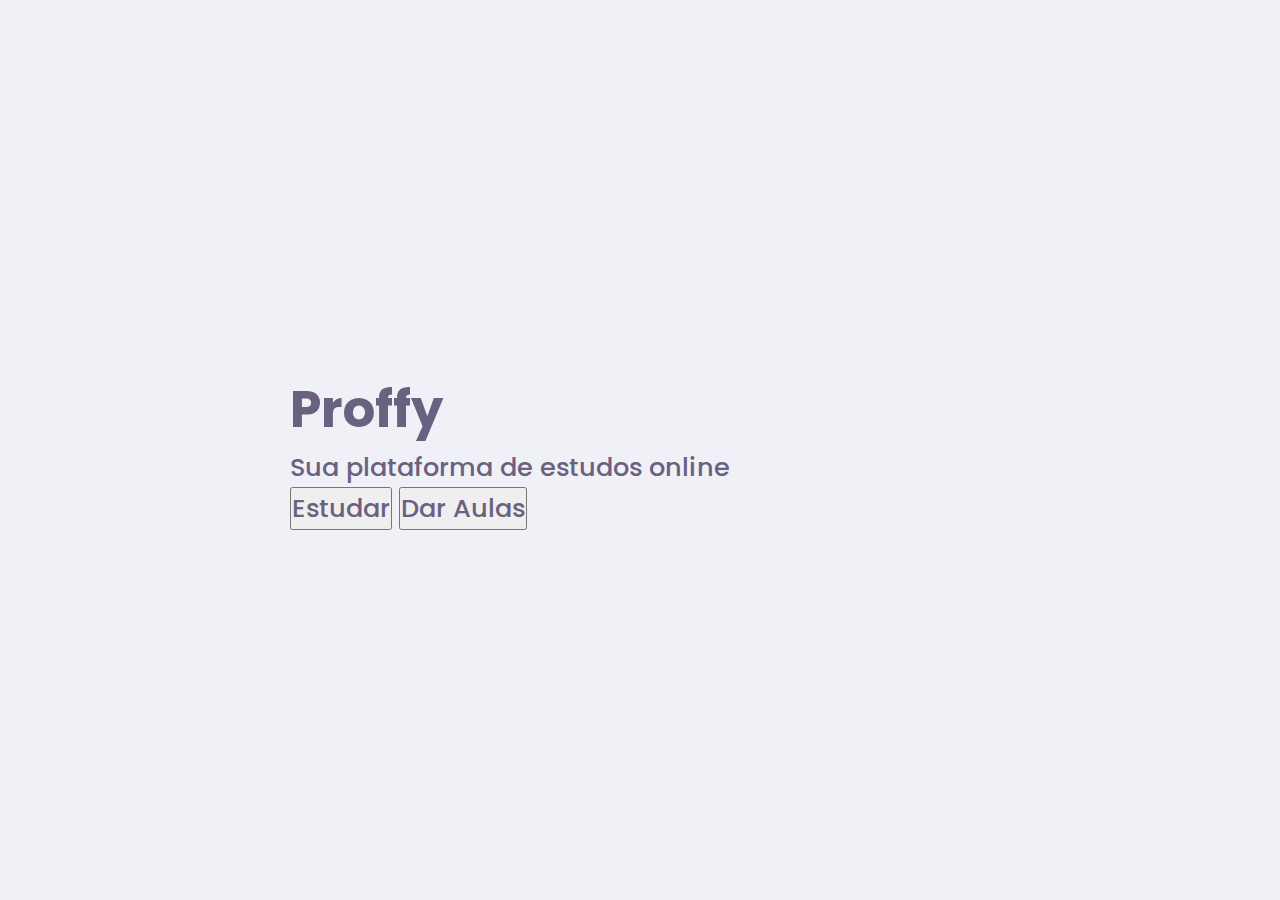
==== index.html @ 9f5ba424 "Primeiro dia" ====
<!DOCTYPE html>
<html lang="pt-br">
    <head>  
    <meta charset="UTF-8">
    <meta name="viewport" content="width=device-width, initial-scale=1.0">
    <title>Proffy | Sua plataforma de estudos online</title>

    <link rel="stylesheet" href="./styles.css">

    <link href="https://fonts.googleapis.com/css2?family=Archivo:wght@400;700&amp;family=Poppins:wght@400;600&amp;display=swap" rel="stylesheet">

    </head>
    <body id="page-landing">

        <div id="container">
            <h1 class="red">Proffy</h1>

            <p>Sua plataforma de estudos online</p>
            
            <button>Estudar</button>
            <button>Dar Aulas</button>
        </div>

    </body>
</html>
---- styles.css ----
/* CSS

Cascading
Em cascata

StyleSheet
Folha de estilo */

:root {
    /* variáveis CSS */
    --color-background: #f0f0f7;
    --color-primary-lighter: #9871f5;
    --color-primary-light: #916bea;
    --color-primary: #8257e5;
    --color-primary-dark: #774dd6;
    --color-secundary: #04d361;
    --color-secunday-dark: #04bf58;
    --color-title-in-primary: #ffffff;
    --color-text-in-primary: #dac2ff;
    --color-text-title: #32264d;
    --color-text-complement: #9c98a6;
    --color-text-base: #6a6180;
    --color-line-in-white: #e6e6f0;
    --color-input-background: #f8f8fc;
    --color-button-text: #ffffff;
    --color-box-base: #ffffff;
    --color-box-footer: #fafafc;
    --color-small-info: #c1bccc;
    /* tamanho da fonte padrão: 16px - 100% - 1rem */
    font-size: 100%; /*controle das medidas rem */
}

* {
    margin: 0;
    padding: 0;
    box-sizing: border-box;
}

html, body {
    height: 100vh; /* height = altura */
}

body {
    background: var(--color-background);
    display: flex;
    align-items: center;
    justify-content: center;
}

body,
input,
button,
textarea {
    /* font: 500 1.6rem Poppins <- seria de forma compacta */
    font-weight: 500;
    font-family: Poppins;
    font-size: 1.6rem;
    color: var(--color-text-base);
}

#container {
    width:  90vw; /* width = largura */
    max-width: 700px;
}

/* #container {
     box model 
    border: 1px solid red;
    padding: 40px;
    margin: 60px;

    width: 300px;
    height: 300px;
} */
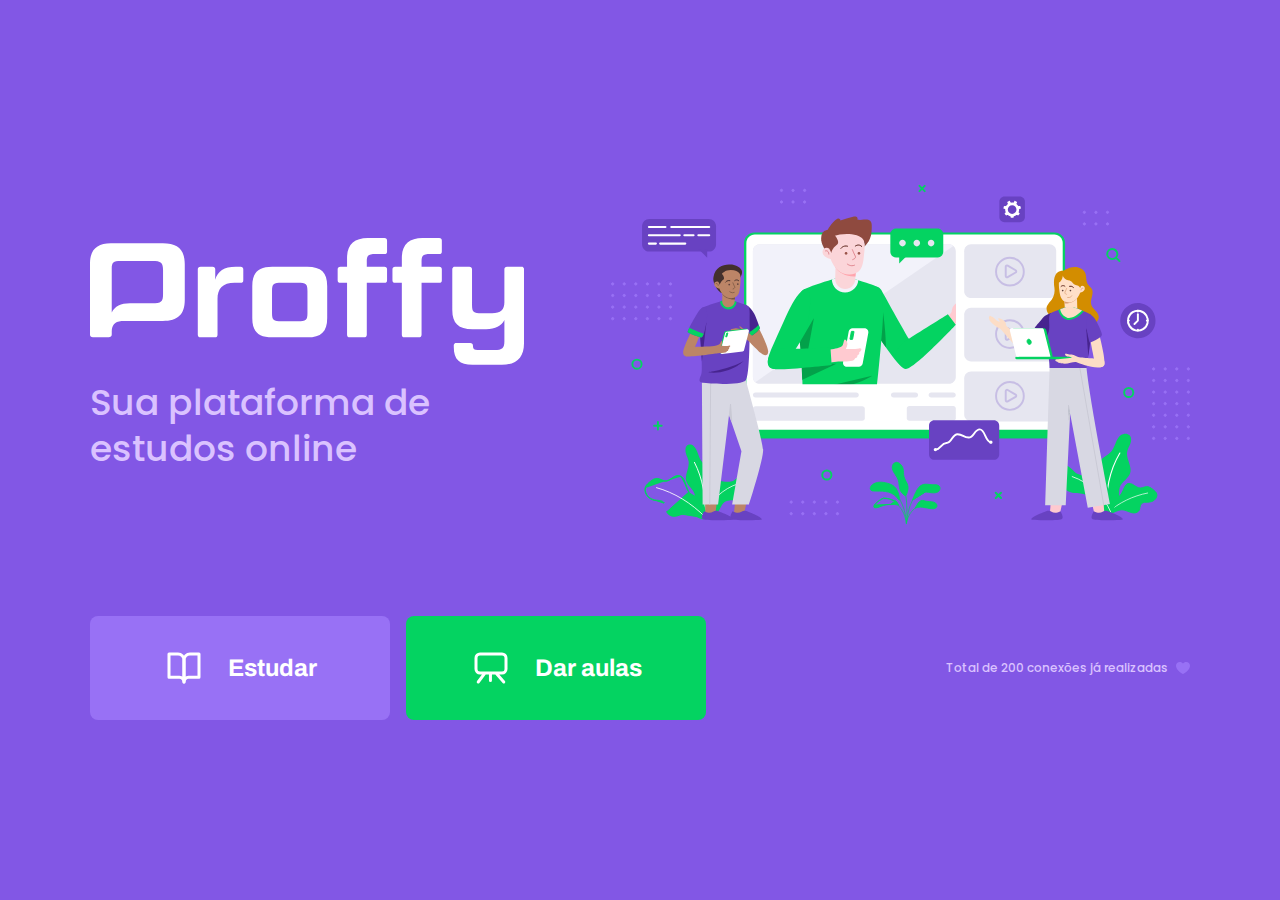
==== commit 45aadfe7: "Segundo dia" ====
--- a/index.html
+++ b/index.html
@@ -5,7 +5,8 @@
     <meta name="viewport" content="width=device-width, initial-scale=1.0">
     <title>Proffy | Sua plataforma de estudos online</title>
 
-    <link rel="stylesheet" href="./styles.css">
+    <link rel="stylesheet" href="./styles/main.css">
+    <link rel="stylesheet" href="./styles/partials/page-landing.css">
 
     <link href="https://fonts.googleapis.com/css2?family=Archivo:wght@400;700&amp;family=Poppins:wght@400;600&amp;display=swap" rel="stylesheet">
 
@@ -13,12 +14,28 @@
     <body id="page-landing">
 
         <div id="container">
-            <h1 class="red">Proffy</h1>
+            <div class="logo-container">
+                <img src="/images/logo.svg" alt="Proffy">
+                <h2>Sua plataforma de estudos online</h2>
+            </div>
 
-            <p>Sua plataforma de estudos online</p>
+            <img class="hero-image" src="/images/landing.svg" alt="Plataforma de Estudos">
             
-            <button>Estudar</button>
-            <button>Dar Aulas</button>
+            <div class="buttons-container">
+                <a class="study" href="/study.html">
+                    <img src="/images/icons/study.svg" alt="Estudar">
+                    Estudar
+                </a>
+                <a class="give-classes" href="/give-classes.html">
+                    <img src="/images/icons/give-classes.svg" alt="Dar aulas">
+                    Dar aulas
+                </a>
+            </div>
+
+            <p class="total-conections">
+                Total de 200 conexões já realizadas
+                <img src="/images/icons/purple-heart.svg" alt="Coração roxo">
+            </p>
         </div>
 
     </body>
--- a/styles/main.css
+++ b/styles/main.css
@@ -0,0 +1,70 @@
+/* CSS
+
+Cascading
+Em cascata
+
+StyleSheet
+Folha de estilo */
+
+:root {
+    /* variáveis CSS */
+    --color-background: #f0f0f7;
+    --color-primary-lighter: #9871F5;
+    --color-primary-light: #916BEA;
+    --color-primary: #8257e5;
+    --color-primary-dark: #774dd6;
+    --color-secondary: #04d361;
+    --color-secondary-dark: #04bf58;
+    --color-title-in-primary: #ffffff;
+    --color-text-in-primary: #dac2ff;
+    --color-text-title: #32264d;
+    --color-text-complement: #9c98a6;
+    --color-text-base: #6a6180;
+    --color-line-in-white: #e6e6f0;
+    --color-input-background: #f8f8fc;
+    --color-button-text: #ffffff;
+    --color-box-base: #ffffff;
+    --color-box-footer: #fafafc;
+    --color-small-info: #c1bccc;
+    /* tamanho da fonte padrão: 16px - 100% - 1rem */
+    font-size: 100%; /*controle das medidas rem */
+}
+
+* {
+    margin: 0;
+    padding: 0;
+    box-sizing: border-box;
+}
+
+html, body {
+    height: 100vh; /* height = altura */
+}
+
+body {
+    background: var(--color-background);
+    display: flex;
+    align-items: center;
+    justify-content: center;
+}
+
+body,
+input,
+button,
+textarea {
+    /* font: 500 1.6rem Poppins <- seria de forma compacta */
+    font-weight: 500;
+    font-family: Poppins;
+    font-size: 1.6rem;
+    color: var(--color-text-base);
+}
+
+#container {
+    width:  90vw; /* width = largura */
+    max-width: 700px;
+}
+
+@media (min-width: 700px) {
+    :root {
+        font-size: 62.5%; /* todo 1rem vai ser relativo a 10px */
+    }
+}
--- a/styles/partials/page-landing.css
+++ b/styles/partials/page-landing.css
@@ -0,0 +1,135 @@
+#page-landing {
+    background: var(--color-primary);
+}
+
+#page-landing #container {
+    color: var(--color-text-in-primary);
+}
+
+.logo-container img {
+    height: 10rem;
+}
+
+.logo-container {
+    text-align: center; /* Todo texto por dentro vai se alinhar ao meio */
+    margin-bottom: 3.2rem;
+}
+
+.logo-container h2 {
+    font-weight: 500;
+    font-size: 3.6rem;
+    line-height: 4.6rem;
+    margin-top: 0.8rem;
+}
+
+.hero-image {
+    width: 100%;
+}
+
+.buttons-container {
+    display: flex;
+    justify-content: center;
+    margin: 3.2rem 0;
+}
+
+.buttons-container a {
+    width: 30rem;
+    height: 10.4rem;
+    
+    border-radius: 0.8rem;
+    margin-right: 1.6rem;
+
+    font: 700 2.4rem archivo; /*muder fonte*/
+
+    display: flex; /*para poder mexer com os elementos dentro da caixa*/
+    align-items: center; /*alinhar horizontal*/
+    justify-content: center; /* alinhar vestical*/
+
+    text-decoration: none; /*retira o sublinhado do a*/
+
+    color: var(--color-button-text);
+    transition: background 0.2s;
+    
+}
+
+.buttons-container a img {
+    width: 4rem;
+    margin-right: 2.4rem;
+}
+
+.buttons-container a.study {
+    background: var(--color-primary-lighter);
+}
+
+.buttons-container a.study:hover {
+    background: var(--color-primary-light);
+}
+
+.buttons-container a.give-classes {
+    background: var(--color-secondary);
+    margin-right: 0;
+}
+
+.buttons-container a.give-classes:hover {
+    background: var(--color-secondary-dark);
+}
+
+.total-conections {
+    font-size: 1.8rem;
+
+    display: flex;
+    align-items: center;
+    justify-content: center;
+}
+
+.total-conections img {
+    margin-left: 0.8rem;
+}
+
+@media (max-width: 699px) {
+    :root {
+        font-size: 40%; /* modificar as medidas rem */
+    }
+}
+
+@media (min-width: 1100px) {
+    #page-landing #container {
+        max-width: 1100px;
+        display: grid;
+        grid-template-columns: 2fr 1fr 2fr;
+        grid-template-rows: 350px 1fr;
+        grid-template-areas:
+        "proffy image image"
+        "button button texting";
+        column-gap: 87px;
+        row-gap: 86px;
+    }
+
+    .logo-container {
+        grid-area: proffy;
+        text-align: initial;
+        align-self: center;
+        margin: 0;
+    }
+
+    .logo-container img {
+        height: 127px;
+    }
+
+    .hero-image {
+        grid-area: image;
+        height: 350px;
+    }
+
+    .buttons-container {
+        grid-area: button;
+        justify-content: flex-start;
+        margin: 0;
+    }
+
+    .total-conections {
+        grid-area: texting;
+        justify-self: end;
+        font-size: 1.2rem;
+    }
+}
